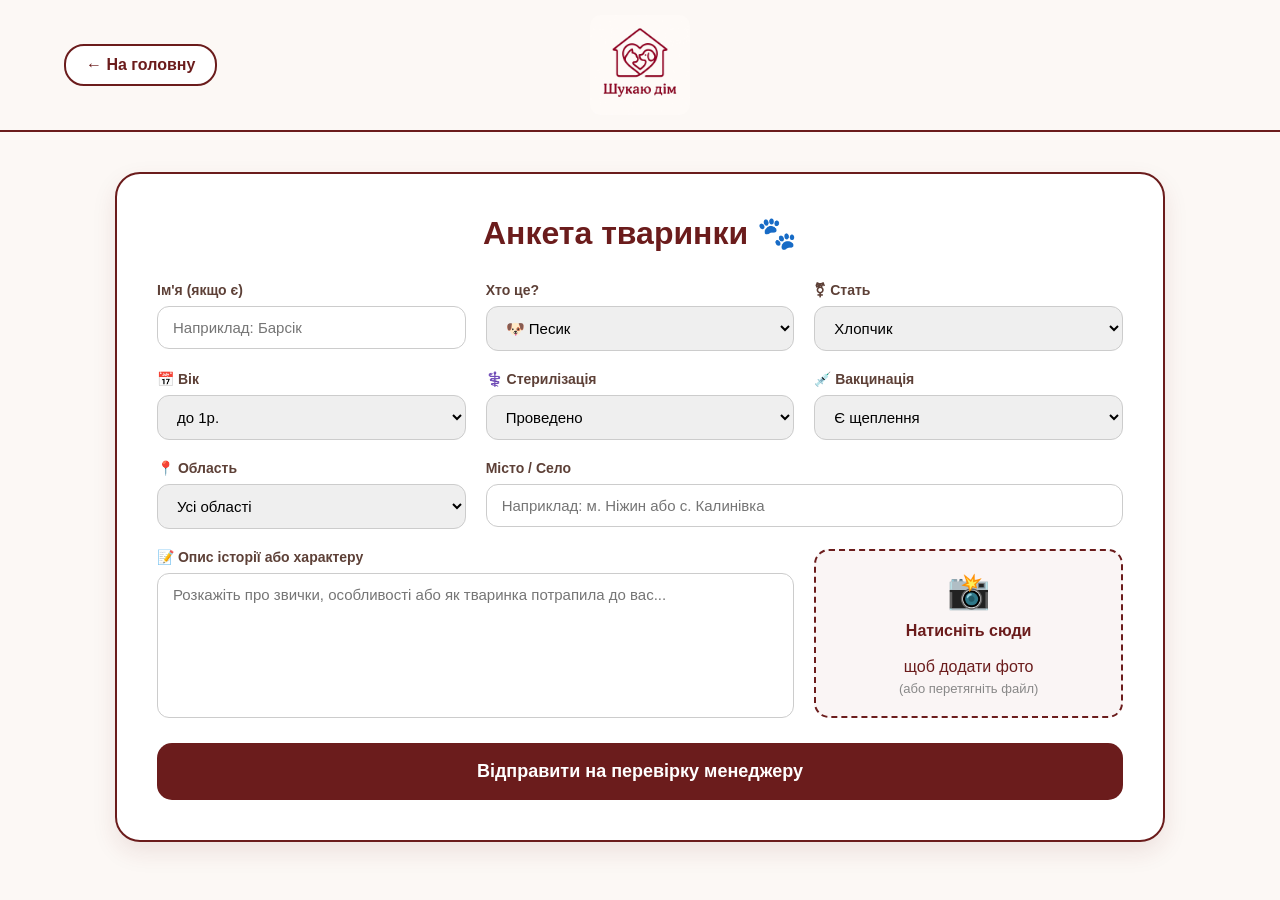
==== add-pet.html @ f1dd307c "Додано супер-форму для нових оголошень" ====
<!DOCTYPE html>
<html lang="uk">
<head>
    <meta charset="UTF-8">
    <meta name="viewport" content="width=device-width, initial-scale=1.0">
    <title>Нове оголошення 🐾</title>
    <link rel="stylesheet" href="css/style.css">
    <style>
        body { background-color: #fcf8f5; margin: 0; font-family: Arial, sans-serif; }
        
        /* ШАПКА */
        .header-centered {
            display: flex; align-items: center; justify-content: space-between;
            padding: 15px 5%; background:#fcf8f5; border-bottom: 2px solid #6B1C1C;
        }
        .header-centered .left-side { flex: 1; display: flex; justify-content: flex-start; }
        .header-centered .center-side { flex: 1; display: flex; justify-content: center; }
        .header-centered .right-side { flex: 1; }
        
        .back-btn {
            background: #fff; color: #6B1C1C; border: 2px solid #6B1C1C;
            padding: 10px 20px; border-radius: 20px; text-decoration: none; font-weight: bold; transition: 0.3s;
        }
        .back-btn:hover { background: #6B1C1C; color: #fff; }

        /* РОЗШИРЕНИЙ КОНТЕЙНЕР ДЛЯ 3-Х КОЛОНОК */
        .form-container {
            max-width: 1050px; /* Зробили ширшим */
            margin: 40px auto;
            background: #fff;
            padding: 40px;
            border-radius: 25px;
            border: 2px solid #6B1C1C;
            box-shadow: 0 10px 25px rgba(107, 28, 28, 0.1);
        }

        .form-title { text-align: center; color: #6B1C1C; font-size: 32px; margin-bottom: 30px; font-weight: bold; }

        /* НОВА СІТКА НА 3 КОЛОНКИ */
        .form-grid { 
            display: grid; 
            grid-template-columns: repeat(3, 1fr); /* 3 рівні колонки */
            gap: 20px; 
            margin-bottom: 25px; 
        }

        .input-group { display: flex; flex-direction: column; }
        .input-group label { font-weight: bold; color: #5d4037; margin-bottom: 8px; font-size: 14px; }
        .input-group input, .input-group select, .input-group textarea {
            width: 100%; padding: 12px 15px; border: 1px solid #ccc; border-radius: 12px;
            font-size: 15px; font-family: inherit; box-sizing: border-box; transition: 0.3s;
        }
        .input-group input:focus, .input-group select:focus, .input-group textarea:focus {
            outline: none; border-color: #6B1C1C; box-shadow: 0 0 5px rgba(107, 28, 28, 0.2);
        }

        /* ФОТО БЛОК (Справа знизу) */
        .photo-upload {
            border: 2px dashed #6B1C1C; padding: 20px; text-align: center; border-radius: 15px;
            cursor: pointer; color: #6B1C1C; background: #faf5f5; transition: 0.3s;
            display: flex; flex-direction: column; align-items: center; justify-content: center;
            height: 100%; /* Щоб був такої ж висоти, як опис */
        }
        .photo-upload:hover { background: #f2e9e9; }

        .submit-ad-btn {
            width: 100%; background: #6B1C1C; color: white; border: none; padding: 18px;
            font-size: 18px; font-weight: bold; border-radius: 15px; cursor: pointer; transition: 0.3s;
        }
        .submit-ad-btn:hover { background: #4a1313; transform: translateY(-2px); }
    </style>
</head>
<body>

    <header class="header-centered">
        <div class="left-side">
            <a href="index.html" class="back-btn">← На головну</a>
        </div>
        <div class="center-side">
            <img src="images/logo.jpg" alt="Шукаю дім" style="height: 100px; border-radius: 10px;">
        </div>
        <div class="right-side"></div>
    </header>

    <main>
        <div class="form-container">
            <div class="form-title">Анкета тваринки 🐾</div>
            
            <form id="addPetForm">
                <div class="form-grid">
                    
                    <div class="input-group">
                        <label>Ім'я (якщо є)</label>
                        <input type="text" id="petName" placeholder="Наприклад: Барсік" required>
                    </div>
                    <div class="input-group">
                        <label>Хто це?</label>
                        <select id="petType">
                            <option value="Песик">🐶 Песик</option>
                            <option value="Котик">🐱 Котик</option>
                            <option value="Інше">🦜 Інше (Папуга, кролик...)</option>
                        </select>
                    </div>
                    <div class="input-group">
                        <label>⚧ Стать</label>
                        <select id="petGender">
                            <option value="Хлопчик">Хлопчик</option>
                            <option value="Дівчинка">Дівчинка</option>
                        </select>
                    </div>

                    <div class="input-group">
                        <label>📅 Вік</label>
                        <select id="petAge">
                            <option value="до 1р.">до 1р.</option>
                            <option value="1-2 р.">1-2 р.</option>
                            <option value="2-5 р.">2-5 р.</option>
                            <option value="старше 5 р.">старше 5 р.</option>
                            <option value="Невідомо">Невідомо</option>
                        </select>
                    </div>
                    <div class="input-group">
                        <label>⚕️ Стерилізація</label>
                        <select id="petSterilization">
                            <option value="Проведено">Проведено</option>
                            <option value="Немає">Немає</option>
                            <option value="Невідомо">Невідомо</option>
                        </select>
                    </div>
                    <div class="input-group">
                        <label>💉 Вакцинація</label>
                        <select id="petVaccination">
                            <option value="Є щеплення">Є щеплення</option>
                            <option value="Немає">Немає</option>
                            <option value="Невідомо">Невідомо</option>
                        </select>
                    </div>

                    <div class="input-group">
                        <label>📍 Область</label>
                        <select id="petRegion">
                            <option>Усі області</option>
                            <option>Вінницька</option><option>Волинська</option><option>Дніпропетровська</option>
                            <option>Донецька</option><option>Житомирська</option><option>Закарпатська</option>
                            <option>Запорізька</option><option>Івано-Франківська</option><option>Київська</option>
                            <option>Кіровоградська</option><option>Луганська</option><option>Львівська</option>
                            <option>Миколаївська</option><option>Одеська</option><option>Полтавська</option>
                            <option>Рівненська</option><option>Сумська</option><option>Тернопільська</option>
                            <option>Харківська</option><option>Херсонська</option><option>Хмельницька</option>
                            <option>Черкаська</option><option>Чернівецька</option><option>Чернігівська</option>
                            <option>АР Крим</option><option>м. Київ</option><option>м. Севастополь</option>
                        </select>
                    </div>
                    <div class="input-group" style="grid-column: span 2;">
                        <label>Місто / Село</label>
                        <input type="text" id="petCity" placeholder="Наприклад: м. Ніжин або с. Калинівка" required>
                    </div>

                    <div class="input-group" style="grid-column: 1 / 3;">
                        <label>📝 Опис історії або характеру</label>
                        <textarea id="petDescription" style="height: 100%; min-height: 140px; resize: none;" placeholder="Розкажіть про звички, особливості або як тваринка потрапила до вас..."></textarea>
                    </div>
                    
                    <div class="photo-upload" style="grid-column: 3 / 4; margin: 0;">
                        <span style="font-size: 35px; margin-bottom: 10px;">📸</span>
                        <b>Натисніть сюди</b><br>щоб додати фото<br>
                        <span style="font-size: 13px; color: #888; margin-top: 5px;">(або перетягніть файл)</span>
                    </div>

                </div>

                <button type="submit" class="submit-ad-btn">Відправити на перевірку менеджеру</button>
            </form>
        </div>
    </main>

    <script src="js/add-pet.js"></script>
</body>
</html>
---- css/style.css ----
/* 1. Налаштування кольорів та шрифтів */
:root {
    --logo-red: #6b011a;       /* Твій обраний темний винний */
    --logo-red-dark: #4d0113;  /* Темніший для наведення */
    --bg-beige: #fdfaf6;       /* Бежевий фон */
}

* {
    margin: 0;
    padding: 0;
    box-sizing: border-box;
    font-family: Arial, sans-serif;
}

body {
    background-color: var(--bg-beige);
    color: var(--logo-red);
    overflow-x: hidden;
}

/* 2. ШАПКА САЙТУ */
.header {
    display: flex;
    justify-content: space-between;
    align-items: stretch; /* Важливо: розтягує блоки на всю висоту */
    height: 160px; /* Фіксована висота для ідеального стикування */
    border-bottom: 2px solid var(--logo-red);
    position: relative; /* Щоб лінія була головною */
    z-index: 10;
}

.logo {
    display: flex;
    flex-direction: column;
    align-items: center;
    justify-content: center;
    padding: 0 40px;
    background: transparent; /* Гарантує, що фон не закриє лінію */
}

.logo img {
    height: 120px; /* Зменшуємо висоту, щоб картинка не "наступала" на лінію */
    width: auto;
    display: block;
}

/* 3. МЕНЮ (ОВАЛЬНІ КНОПКИ) */
.main-menu {
    display: flex;
    align-items: center;
    justify-content: center;
    gap: 10px;
    flex-grow: 100;
}

.main-menu a {
    text-decoration: none;
    background-color: var(--logo-red);
    color: var(--bg-beige);
    padding: 20px 30px;
    border-radius: 50px;
    font-weight: bold;
    font-size: 16px;
    transition: 0.3s;
    position: relative;
    text-align: center; /* Текст буде рівно посередині овалу */
    display: flex;      /* Додатково допомагає центруванню */
    align-items: center; /* Центрує текст по вертикалі */
    justify-content: center; /* Центрує текст по горизонталі */
}

.main-menu a:hover {
    background-color: var(--logo-red-dark);
}

/* Смужка під кнопкою при натисканні (системна) */
.main-menu a:active::after {
    content: "";
    position: absolute;
    bottom: -10px;
    left: 25%;
    right: 25%;
    height: 4px;
    background-color: var(--logo-red);
    border-radius: 2px;
}

/* Доданий клас для активної (натиснутої) кнопки з нашого скрипта */
.main-menu a.active-menu-btn {
    background-color: var(--logo-red-dark);
}

.main-menu a.active-menu-btn::after {
    content: "";
    position: absolute;
    bottom: -10px;
    left: 25%;
    right: 25%;
    height: 4px;
    background-color: var(--logo-red);
    border-radius: 2px;
}

/* 4. КНОПКА УВІЙТИ - ТУТ ПОЧИНАЄТЬСЯ ЦІЛЬНА ЛІНІЯ */
.login {
    width: 280px; /* Ширина як у правої панелі */
    border-left: 2px solid var(--logo-red); 
    display: flex;
    align-items: center;
    justify-content: center;
    background-color: var(--bg-beige);
}

.login a {
    text-decoration: none;
    color: var(--logo-red);
    font-weight: bold;
    font-size: 18px;
}

/* 5. ОСНОВНА ЧАСТИНА ТА sidebar */
.page-layout {
    display: flex;
    min-height: calc(100vh - 160px);
}

/* Оновлений клас content (додано flex, прибрано відступ зліва/зверху) */
.content {
    flex-grow: 1;
    display: flex;
    padding: 0 50px 50px 0; /* Ось тут ми прибрали відступ зверху */
}

/* Продовження цільної лінії праворуч */
.sidebar {
    width: 280px;
    border-left: 2px solid var(--logo-red);
    padding: 30px 20px;
    display: flex;
    flex-direction: column;
}

.contacts {
    margin-bottom: auto; /* Виштовхує соцмережі вниз */
}

.contacts p {
    font-size: 16px;
    margin-bottom: 10px;
}

/* Блок соцмереж у самому низу */
.social-item {
    margin-top: 20px;
}

.social-item p {
    margin-bottom: 8px;
    font-weight: bold;
}

.social-item button {
    background-color: var(--logo-red);
    color: white;
    border: none;
    width: 100%;
    padding: 14px;
}

/* ОНОВЛЕНИЙ Основний контейнер фільтрів (Округла картка) */
.sidebar-filters {
    width: 280px;
    padding: 30px 20px;
    background-color: var(--bg-beige); 
    
    /* Додаємо округлу рамку з усіх боків */
    border: 2px solid var(--logo-red); 
    border-radius: 20px; 
    
    /* Робимо відступи, щоб фільтр "дихав" і не прилипав до ліній */
    margin-top: 40px; 
    margin-left: 40px; 
    margin-bottom: 40px;
    
    font-family: Arial, sans-serif;
    
    /* Висота підлаштовується під контент, а не тягнеться до низу */
    height: fit-content; 
}

/* Великі кнопки категорій */
.filter-main-categories {
    display: flex;
    flex-direction: column;
    gap: 10px;
    margin-bottom: 25px;
}

.btn-main-category {
    padding: 12px;
    border: 2px solid var(--logo-red); /* Змінив на твій фірмовий бордовий */
    background-color: white;
    color: var(--logo-red);
    border-radius: 8px;
    font-size: 16px;
    font-weight: bold;
    cursor: pointer;
    text-align: left;
    transition: all 0.3s ease;
}

.btn-main-category.active, 
.btn-main-category:hover {
    background-color: var(--logo-red);
    color: white;
}

/* Заголовки груп фільтрів */
.filter-group {
    margin-bottom: 20px;
}

.filter-group h4 {
    color: #333;
    font-size: 15px;
    margin-bottom: 10px;
    font-weight: normal;
    display: flex;
    align-items: center;
    gap: 8px;
}

/* Кнопочки-пігулки (Pills) для статі, віку тощо */
.pills-container {
    display: flex;
    flex-wrap: wrap;
    gap: 8px;
}

.filter-pill {
    padding: 6px 14px;
    background-color: #e9ecef;
    color: #495057;
    border-radius: 20px;
    font-size: 14px;
    cursor: pointer;
    transition: all 0.2s ease;
}

/* Активна "пігулка" в бордовому кольорі */
.filter-pill.active,
.filter-pill:hover {
    background-color: var(--logo-red);
    color: white;
}

/* Випадаючі списки */
.filter-select {
    width: 100%;
    padding: 10px;
    border: 1px solid #ccc;
    border-radius: 6px;
    font-size: 14px;
    color: #333;
    outline: none;
}

.filter-select:focus {
    border-color: var(--logo-red);
}

/* Кнопка "Застосувати" знизу */
.btn-apply-filters {
    width: 100%;
    padding: 12px;
    margin-top: 10px;
    background-color: var(--logo-red);
    color: white;
    border: none;
    border-radius: 8px;
    font-size: 16px;
    font-weight: bold;
    cursor: pointer;
}

.btn-apply-filters:hover {
    background-color: var(--logo-red-dark);
}
@media (max-width: 992px) {
    .header {
        height: auto; /* Знімаємо фіксовану висоту */
        flex-direction: column; /* Ставимо елементи шапки один під одним */
        align-items: center;
    }

    .logo {
        padding: 20px 0;
    }

    .logo img {
        height: 80px; /* Зменшуємо логотип */
    }

    .main-menu {
        flex-wrap: wrap; /* Дозволяємо кнопкам переноситися на новий рядок */
        padding: 10px;
        gap: 15px;
    }

    .main-menu a {
        padding: 12px 20px;
        font-size: 14px;
    }

    .login {
        width: 100%; /* Розтягуємо на всю ширину */
        border-left: none; /* Прибираємо бокову лінію */
        border-top: 2px solid var(--logo-red); /* Додаємо лінію зверху */
        padding: 20px 0;
    }

    .page-layout {
        flex-direction: column; /* Змінюємо макет сторінки на вертикальний */
    }

    .content {
        padding: 20px;
    }

    .sidebar-filters {
        width: 100%; /* Фільтри на всю ширину екрану */
        margin: 20px 0;
    }

    .sidebar {
        width: 100%; /* Права панель з контактами на всю ширину */
        border-left: none;
        border-top: 2px solid var(--logo-red); /* Відділяємо лінією зверху */
        flex-direction: row; /* Контакти і соцмережі в один рядок */
        justify-content: space-around;
        flex-wrap: wrap;
    }

    .contacts {
        margin-bottom: 0;
    }
}

/* Для екранів менше 576px (Маленькі смартфони) */
@media (max-width: 576px) {
    .main-menu {
        flex-direction: column; /* Кнопки меню одна під одною */
        width: 100%;
    }

    .main-menu a {
        width: 90%; /* Розтягуємо кнопки меню майже на всю ширину */
    }

    .sidebar {
        flex-direction: column; /* Повертаємо контакти в колонку для вузьких екранів */
        align-items: center;
        text-align: center;
    }

    .social-item button {
        width: 80vw; /* Кнопки соцмереж стають ширшими */
    }
}
/* =========================================
   МОДАЛЬНЕ ВІКНО (ВХІД / РЕЄСТРАЦІЯ)
   ========================================= */

/* Темний фон на весь екран */
.modal-overlay {
    display: none; /* Спочатку приховано */
    position: fixed;
    top: 0;
    left: 0;
    width: 100%;
    height: 100%;
    background-color: rgba(0, 0, 0, 0.6);
    z-index: 1000;
    justify-content: center;
    align-items: center;
}

/* Саме віконце */
.modal-content {
    background-color: var(--bg-beige);
    padding: 30px;
    border-radius: 20px;
    width: 90%;
    max-width: 400px;
    position: relative;
    border: 2px solid var(--logo-red);
    box-shadow: 0 5px 15px rgba(0,0,0,0.3);
}

/* Хрестик закриття */
.close-btn {
    position: absolute;
    top: 15px;
    right: 20px;
    font-size: 28px;
    color: var(--logo-red);
    cursor: pointer;
    font-weight: bold;
}

/* Вкладки */
.modal-tabs {
    display: flex;
    margin-bottom: 20px;
    border-bottom: 2px solid #ccc;
}

.tab-btn {
    flex: 1;
    background: none;
    border: none;
    padding: 10px;
    font-size: 16px;
    font-weight: bold;
    cursor: pointer;
    color: #777;
}

.tab-btn.active {
    color: var(--logo-red);
    border-bottom: 3px solid var(--logo-red);
}

/* Форми */
.auth-form {
    display: none; /* Ховаємо обидві форми */
    flex-direction: column;
    gap: 15px;
}

.auth-form.active-form {
    display: flex; /* Показуємо тільки активну */
}

.auth-form h3 {
    text-align: center;
    color: var(--logo-red);
    margin-bottom: 10px;
}

.auth-form input {
    padding: 12px;
    border: 1px solid #ccc;
    border-radius: 8px;
    font-size: 14px;
    outline: none;
}

.auth-form input:focus {
    border-color: var(--logo-red);
}

.btn-submit {
    padding: 12px;
    background-color: var(--logo-red);
    color: white;
    border: none;
    border-radius: 8px;
    font-size: 16px;
    font-weight: bold;
    cursor: pointer;
    margin-top: 10px;
}

.btn-submit:hover {
    background-color: var(--logo-red-dark);
}

.forgot-pass {
    text-align: center;
    font-size: 13px;
    color: #555;
    text-decoration: none;
}

.forgot-pass:hover {
    color: var(--logo-red);
    text-decoration: underline;
}
/* Стильна "капсула" профілю */
.user-profile-box {
    display: flex;
    align-items: center;
    background: #efebe9; /* Ніжний кремовий фон */
    padding: 6px 18px;
    border-radius: 40px; /* Скруглення як у капсули */
    border: 2px solid #5d4037; /* Твій фірмовий коричневий */
    box-shadow: 0 4px 10px rgba(0,0,0,0.08);
    transition: transform 0.2s;
}

.user-profile-box:hover {
    transform: translateY(-2px); /* Легкий ефект при наведенні */
}

/* Кругла аватарка з першою літерою */
.user-avatar {
    width: 32px;
    height: 32px;
    background: #5d4037;
    color: #fff;
    border-radius: 50%;
    display: flex;
    align-items: center;
    justify-content: center;
    margin-right: 12px;
    font-weight: bold;
    font-size: 15px;
    box-shadow: inset 0 2px 4px rgba(0,0,0,0.2);
}

/* Текст привітання */
.user-info {
    color: #5d4037;
    font-size: 14px;
    font-weight: 700;
    white-space: nowrap;
}

/* Кнопка виходу */
.logout-btn {
    margin-left: 15px;
    text-decoration: none;
    color: #d32f2f;
    font-size: 12px;
    font-weight: bold;
    border-left: 1.5px solid #d7ccc8; /* Розділювач */
    padding-left: 12px;
    transition: 0.3s;
}

.logout-btn:hover {
    color: #b71c1c;
    text-decoration: underline;
}
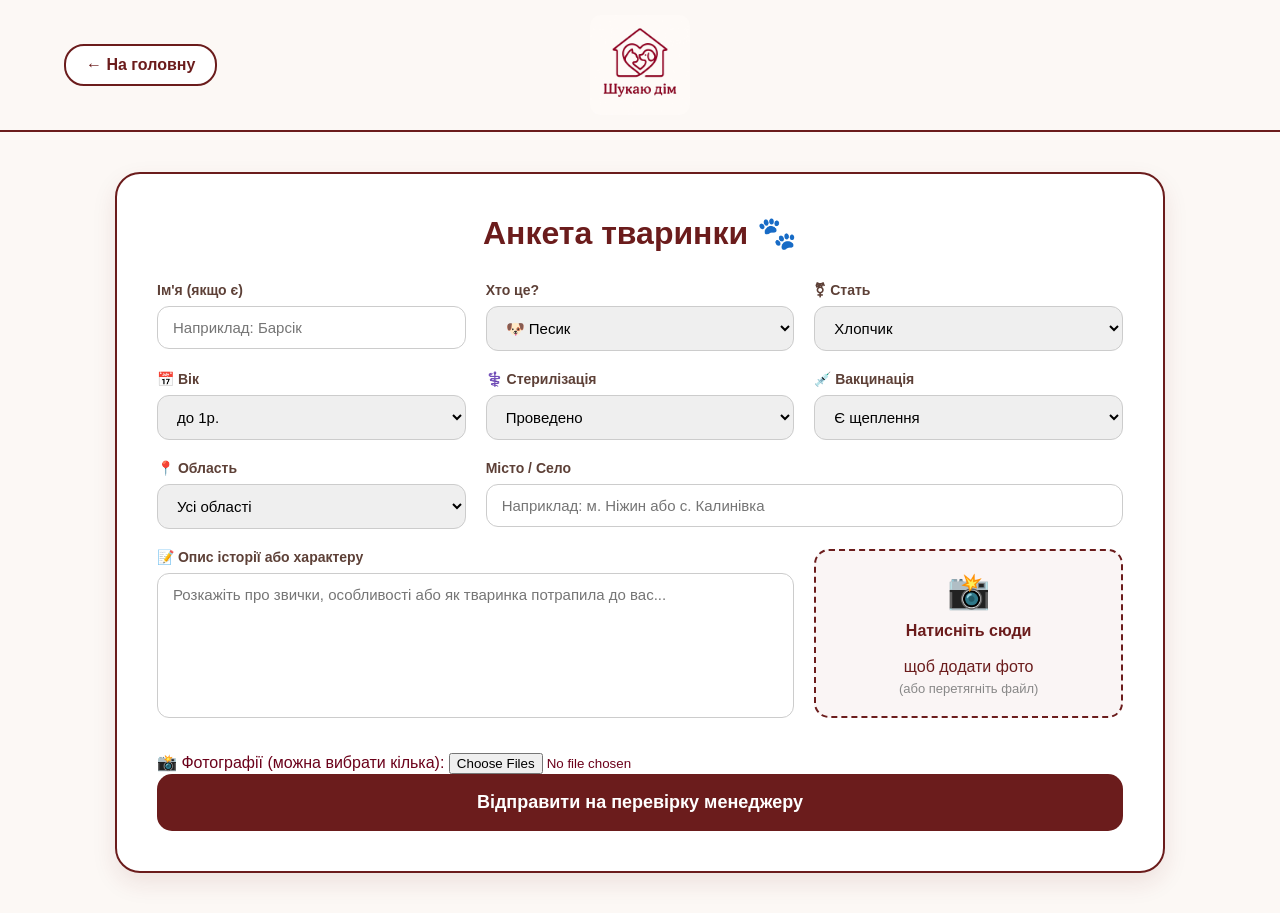
==== commit a28b8774: "підготували сайт до реальних фото" ====
--- a/add-pet.html
+++ b/add-pet.html
@@ -3,7 +3,7 @@
 <head>
     <meta charset="UTF-8">
     <meta name="viewport" content="width=device-width, initial-scale=1.0">
-    <title>Нове оголошення 🐾</title>
+    <title>Нове оголошення 111 🐾</title>
     <link rel="stylesheet" href="css/style.css">
     <style>
         body { background-color: #fcf8f5; margin: 0; font-family: Arial, sans-serif; }
@@ -22,6 +22,7 @@
             padding: 10px 20px; border-radius: 20px; text-decoration: none; font-weight: bold; transition: 0.3s;
         }
         .back-btn:hover { background: #6B1C1C; color: #fff; }
+        
 
         /* РОЗШИРЕНИЙ КОНТЕЙНЕР ДЛЯ 3-Х КОЛОНОК */
         .form-container {
@@ -168,7 +169,10 @@
                     </div>
 
                 </div>
-
+<div class="form-group">
+    <label for="petPhotos">📸 Фотографії (можна вибрати кілька):</label>
+    <input type="file" id="petPhotos" accept="image/*" multiple style="margin-top: 10px;">
+</div>
                 <button type="submit" class="submit-ad-btn">Відправити на перевірку менеджеру</button>
             </form>
         </div>
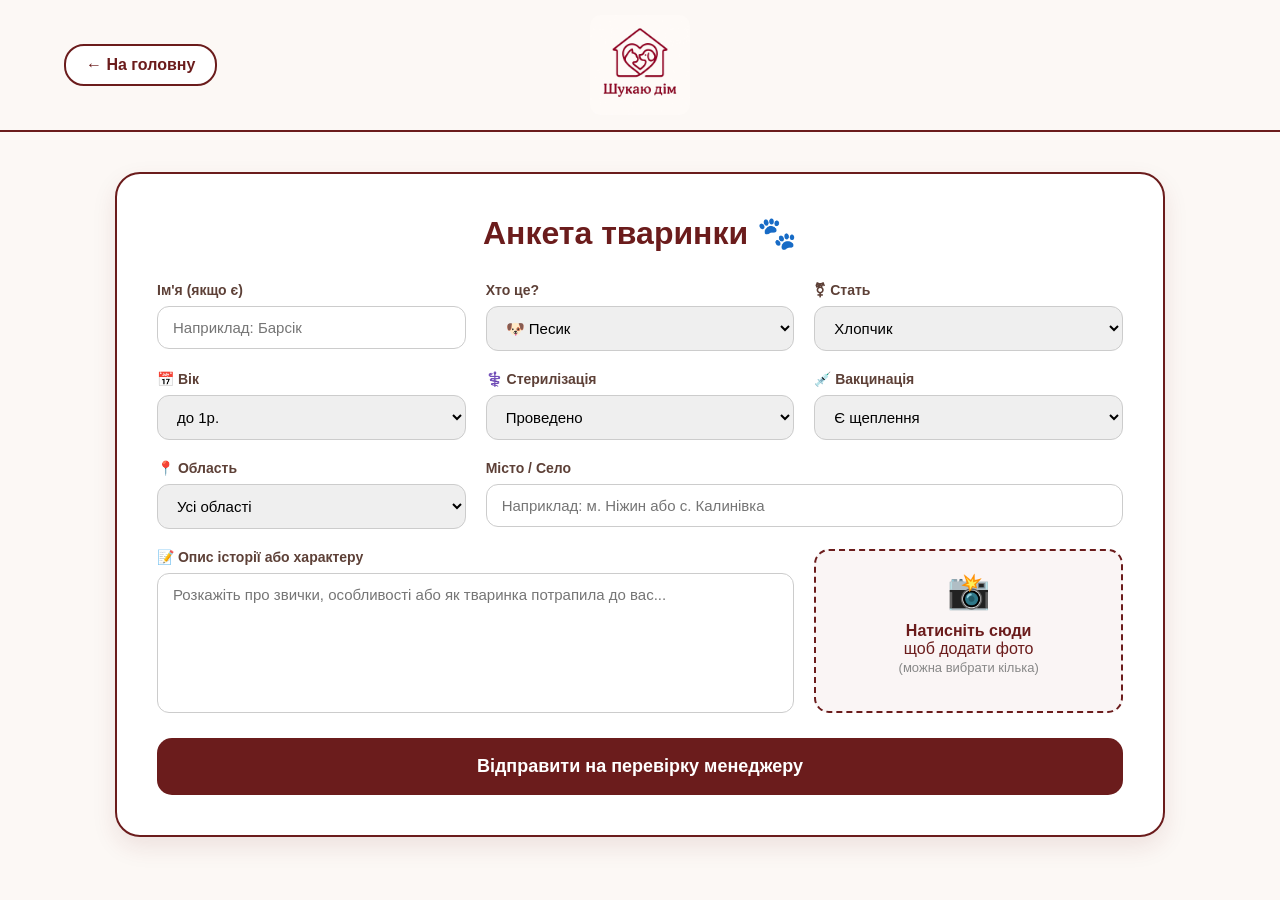
==== commit 4d648a2c: "полагодили клік по фотографії" ====
--- a/add-pet.html
+++ b/add-pet.html
@@ -162,17 +162,18 @@
                         <textarea id="petDescription" style="height: 100%; min-height: 140px; resize: none;" placeholder="Розкажіть про звички, особливості або як тваринка потрапила до вас..."></textarea>
                     </div>
                     
-                    <div class="photo-upload" style="grid-column: 3 / 4; margin: 0;">
-                        <span style="font-size: 35px; margin-bottom: 10px;">📸</span>
-                        <b>Натисніть сюди</b><br>щоб додати фото<br>
-                        <span style="font-size: 13px; color: #888; margin-top: 5px;">(або перетягніть файл)</span>
-                    </div>
+                 <label class="photo-upload" style="grid-column: 3 / 4; margin: 0; cursor: pointer; text-align: center; display: block; padding: 20px;">
+    <input type="file" id="petPhotos" accept="image/*" multiple style="display: none;">
+    
+    <div id="photo-text">
+        <span style="font-size: 35px; display: block; margin-bottom: 10px;">📸</span>
+        <b style="color: #6B1C1C;">Натисніть сюди</b><br>щоб додати фото<br>
+        <span style="font-size: 13px; color: #888; margin-top: 5px;">(можна вибрати кілька)</span>
+    </div>
+</label>
 
                 </div>
-<div class="form-group">
-    <label for="petPhotos">📸 Фотографії (можна вибрати кілька):</label>
-    <input type="file" id="petPhotos" accept="image/*" multiple style="margin-top: 10px;">
-</div>
+
                 <button type="submit" class="submit-ad-btn">Відправити на перевірку менеджеру</button>
             </form>
         </div>
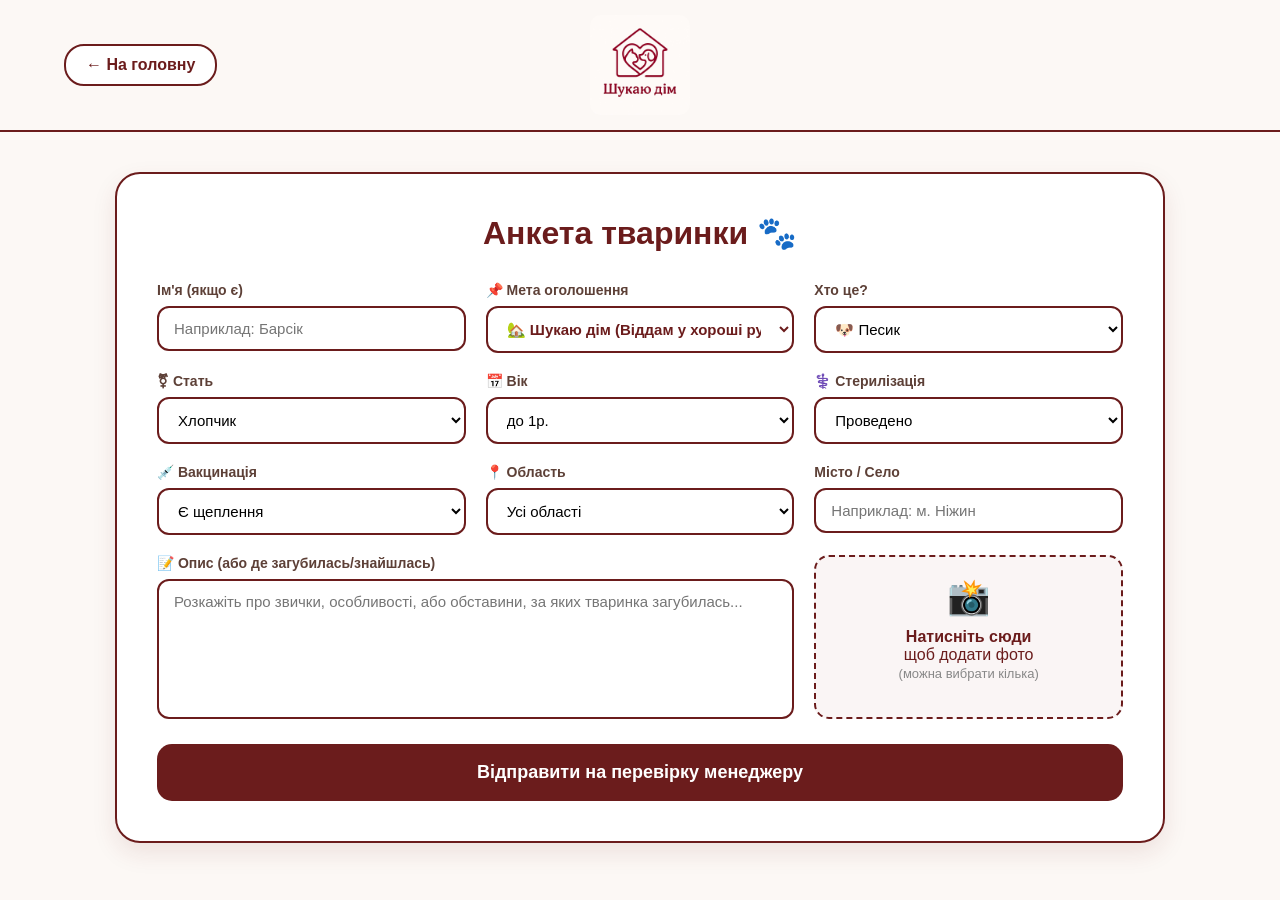
==== commit c3753ef6: "ідеальний дизайн форми і категорія" ====
--- a/add-pet.html
+++ b/add-pet.html
@@ -3,7 +3,7 @@
 <head>
     <meta charset="UTF-8">
     <meta name="viewport" content="width=device-width, initial-scale=1.0">
-    <title>Нове оголошення 111 🐾</title>
+    <title>Нове оголошення 🐾</title>
     <link rel="stylesheet" href="css/style.css">
     <style>
         body { background-color: #fcf8f5; margin: 0; font-family: Arial, sans-serif; }
@@ -23,10 +23,9 @@
         }
         .back-btn:hover { background: #6B1C1C; color: #fff; }
         
-
         /* РОЗШИРЕНИЙ КОНТЕЙНЕР ДЛЯ 3-Х КОЛОНОК */
         .form-container {
-            max-width: 1050px; /* Зробили ширшим */
+            max-width: 1050px;
             margin: 40px auto;
             background: #fff;
             padding: 40px;
@@ -37,30 +36,56 @@
 
         .form-title { text-align: center; color: #6B1C1C; font-size: 32px; margin-bottom: 30px; font-weight: bold; }
 
-        /* НОВА СІТКА НА 3 КОЛОНКИ */
+        /* СІТКА НА 3 КОЛОНКИ */
         .form-grid { 
             display: grid; 
-            grid-template-columns: repeat(3, 1fr); /* 3 рівні колонки */
+            grid-template-columns: repeat(3, 1fr);
             gap: 20px; 
             margin-bottom: 25px; 
         }
 
         .input-group { display: flex; flex-direction: column; }
         .input-group label { font-weight: bold; color: #5d4037; margin-bottom: 8px; font-size: 14px; }
+        
+        /* === УСІ ПОЛЯ БІЛІ З БОРДОВОЮ ОКАНТОВКОЮ === */
         .input-group input, .input-group select, .input-group textarea {
-            width: 100%; padding: 12px 15px; border: 1px solid #ccc; border-radius: 12px;
+            width: 100%; padding: 12px 15px; 
+            border: 2px solid #6B1C1C; /* Колір як у "Мета оголошення" */
+            border-radius: 12px;
             font-size: 15px; font-family: inherit; box-sizing: border-box; transition: 0.3s;
-        }
+            background-color: #fff !important; /* УСІ БІЛІ */
+            color: #000;
+        }
+
+        /* === ФОКУС: ТЕЖ БІЛИЙ, ТІЛЬКИ СВІТИТЬСЯ === */
         .input-group input:focus, .input-group select:focus, .input-group textarea:focus {
-            outline: none; border-color: #6B1C1C; box-shadow: 0 0 5px rgba(107, 28, 28, 0.2);
-        }
-
-        /* ФОТО БЛОК (Справа знизу) */
+            outline: none; border-color: #4a1313; 
+            box-shadow: 0 0 8px rgba(107, 28, 28, 0.3);
+            background-color: #fff !important;
+        }
+        
+        /* === ПРИБИРАЄМО СИНІЙ КОЛІР АВТОЗАПОВНЕННЯ (ДЛЯ CHROME/EDGE) === */
+        .input-group input:-webkit-autofill,
+        .input-group input:-webkit-autofill:hover, 
+        .input-group input:-webkit-autofill:focus, 
+        .input-group input:-webkit-autofill:active {
+            -webkit-box-shadow: 0 0 0 30px #fff inset !important; /* Тримаємо білий фон */
+            -webkit-text-fill-color: #000 !important;
+            transition: background-color 5000s ease-in-out 0s;
+        }
+
+        /* Спеціальний стиль для select, щоб колір тексту був бордовим */
+        #petCategory {
+            color: #6B1C1C; 
+            font-weight: bold;
+        }
+
+        /* ФОТО БЛОК */
         .photo-upload {
             border: 2px dashed #6B1C1C; padding: 20px; text-align: center; border-radius: 15px;
             cursor: pointer; color: #6B1C1C; background: #faf5f5; transition: 0.3s;
             display: flex; flex-direction: column; align-items: center; justify-content: center;
-            height: 100%; /* Щоб був такої ж висоти, як опис */
+            height: 100%;
         }
         .photo-upload:hover { background: #f2e9e9; }
 
@@ -94,6 +119,15 @@
                         <label>Ім'я (якщо є)</label>
                         <input type="text" id="petName" placeholder="Наприклад: Барсік" required>
                     </div>
+                    
+                    <div class="input-group">
+                        <label>📌 Мета оголошення</label>
+                        <select id="petCategory">
+                            <option value="adoption">🏡 Шукаю дім (Віддам у хороші руки)</option>
+                            <option value="lost">🔍 Загублена / Знайдена тваринка</option>
+                        </select>
+                    </div>
+
                     <div class="input-group">
                         <label>Хто це?</label>
                         <select id="petType">
@@ -102,6 +136,7 @@
                             <option value="Інше">🦜 Інше (Папуга, кролик...)</option>
                         </select>
                     </div>
+                    
                     <div class="input-group">
                         <label>⚧ Стать</label>
                         <select id="petGender">
@@ -120,19 +155,21 @@
                             <option value="Невідомо">Невідомо</option>
                         </select>
                     </div>
+                    
                     <div class="input-group">
                         <label>⚕️ Стерилізація</label>
                         <select id="petSterilization">
-                            <option value="Проведено">Проведено</option>
-                            <option value="Немає">Немає</option>
+                            <option value="Так">Проведено</option>
+                            <option value="Ні">Немає</option>
                             <option value="Невідомо">Невідомо</option>
                         </select>
                     </div>
+                    
                     <div class="input-group">
                         <label>💉 Вакцинація</label>
                         <select id="petVaccination">
-                            <option value="Є щеплення">Є щеплення</option>
-                            <option value="Немає">Немає</option>
+                            <option value="Так">Є щеплення</option>
+                            <option value="Ні">Немає</option>
                             <option value="Невідомо">Невідомо</option>
                         </select>
                     </div>
@@ -152,25 +189,25 @@
                             <option>АР Крим</option><option>м. Київ</option><option>м. Севастополь</option>
                         </select>
                     </div>
-                    <div class="input-group" style="grid-column: span 2;">
+                    
+                    <div class="input-group">
                         <label>Місто / Село</label>
-                        <input type="text" id="petCity" placeholder="Наприклад: м. Ніжин або с. Калинівка" required>
+                        <input type="text" id="petCity" placeholder="Наприклад: м. Ніжин" required>
                     </div>
 
                     <div class="input-group" style="grid-column: 1 / 3;">
-                        <label>📝 Опис історії або характеру</label>
-                        <textarea id="petDescription" style="height: 100%; min-height: 140px; resize: none;" placeholder="Розкажіть про звички, особливості або як тваринка потрапила до вас..."></textarea>
-                    </div>
-                    
-                 <label class="photo-upload" style="grid-column: 3 / 4; margin: 0; cursor: pointer; text-align: center; display: block; padding: 20px;">
-    <input type="file" id="petPhotos" accept="image/*" multiple style="display: none;">
-    
-    <div id="photo-text">
-        <span style="font-size: 35px; display: block; margin-bottom: 10px;">📸</span>
-        <b style="color: #6B1C1C;">Натисніть сюди</b><br>щоб додати фото<br>
-        <span style="font-size: 13px; color: #888; margin-top: 5px;">(можна вибрати кілька)</span>
-    </div>
-</label>
+                        <label>📝 Опис (або де загубилась/знайшлась)</label>
+                        <textarea id="petDescription" style="height: 100%; min-height: 140px; resize: none;" placeholder="Розкажіть про звички, особливості, або обставини, за яких тваринка загубилась..."></textarea>
+                    </div>
+                    
+                    <label class="photo-upload" style="grid-column: 3 / 4; margin: 0; cursor: pointer; text-align: center; display: block; padding: 20px;">
+                        <input type="file" id="petPhotos" accept="image/*" multiple style="display: none;">
+                        <div id="photo-text">
+                            <span style="font-size: 35px; display: block; margin-bottom: 10px;">📸</span>
+                            <b style="color: #6B1C1C;">Натисніть сюди</b><br>щоб додати фото<br>
+                            <span style="font-size: 13px; color: #888; margin-top: 5px;">(можна вибрати кілька)</span>
+                        </div>
+                    </label>
 
                 </div>
 
@@ -179,6 +216,96 @@
         </div>
     </main>
 
-    <script src="js/add-pet.js"></script>
+    <script>
+        const API_URL = 'https://shukayu-dim-backendi.onrender.com';
+        const imgbbAPIKey = 'b1bbf44747ebc2b7cae51ba0eebc5d01'; 
+        let uploadedPhotosUrls = [];
+
+        // Обробка фотографій з відловом помилок
+        document.getElementById('petPhotos').addEventListener('change', async function(event) {
+            const files = event.target.files;
+            const photoText = document.getElementById('photo-text');
+            
+            if (files.length === 0) return;
+
+            photoText.innerHTML = '<span style="color: #6B1C1C; font-weight: bold;">⏳ Завантаження...</span>';
+            uploadedPhotosUrls = []; 
+
+            try {
+                for (let i = 0; i < files.length; i++) {
+                    const formData = new FormData();
+                    formData.append('image', files[i]);
+
+                    const response = await fetch(`https://api.imgbb.com/1/upload?key=${imgbbAPIKey}`, {
+                        method: 'POST',
+                        body: formData
+                    });
+
+                    const data = await response.json();
+                    if (data.success) {
+                        uploadedPhotosUrls.push(data.data.url);
+                    } else {
+                        console.error("Помилка від ImgBB:", data);
+                        alert("Не вдалося завантажити одне з фото. Причина: " + (data.error ? data.error.message : "Невідома помилка"));
+                    }
+                }
+                
+                if (uploadedPhotosUrls.length > 0) {
+                    photoText.innerHTML = `<span style="color: green; font-weight: bold;">✅ Завантажено ${uploadedPhotosUrls.length} фото</span>`;
+                } else {
+                    photoText.innerHTML = '<span style="color: red; font-weight: bold;">❌ Фото не завантажились</span>';
+                }
+
+            } catch (error) {
+                console.error("Помилка мережі:", error);
+                photoText.innerHTML = '<span style="color: red; font-weight: bold;">❌ Помилка з\'єднання</span>';
+                alert("Помилка з'єднання! Вимкни блокувальник реклами (AdBlock, uBlock) або спробуй інший браузер. Вони можуть блокувати завантаження фото.");
+            }
+        });
+
+        // Відправка форми
+        document.getElementById('addPetForm').addEventListener('submit', async function(e) {
+            e.preventDefault();
+            
+            const btn = document.querySelector('.submit-ad-btn');
+            btn.innerText = "⏳ Відправка...";
+            btn.disabled = true;
+
+            const petData = {
+                name: document.getElementById('petName').value,
+                category: document.getElementById('petCategory').value,
+                type: document.getElementById('petType').value,
+                gender: document.getElementById('petGender').value,
+                age: document.getElementById('petAge').value,
+                sterilization: document.getElementById('petSterilization').value,
+                vaccination: document.getElementById('petVaccination').value,
+                region: document.getElementById('petRegion').value,
+                city: document.getElementById('petCity').value,
+                description: document.getElementById('petDescription').value,
+                photos: uploadedPhotosUrls
+            };
+
+            try {
+                const response = await fetch(`${API_URL}/api/pets`, {
+                    method: 'POST',
+                    headers: { 'Content-Type': 'application/json' },
+                    body: JSON.stringify(petData)
+                });
+
+                if (response.ok) {
+                    alert("✅ Анкету успішно відправлено на перевірку!");
+                    window.location.href = "index.html"; 
+                } else {
+                    alert("❌ Помилка сервера. Спробуйте ще раз.");
+                    btn.innerText = "Відправити на перевірку менеджеру";
+                    btn.disabled = false;
+                }
+            } catch (error) {
+                alert("❌ Немає зв'язку з сервером.");
+                btn.innerText = "Відправити на перевірку менеджеру";
+                btn.disabled = false;
+            }
+        });
+    </script>
 </body>
 </html>
